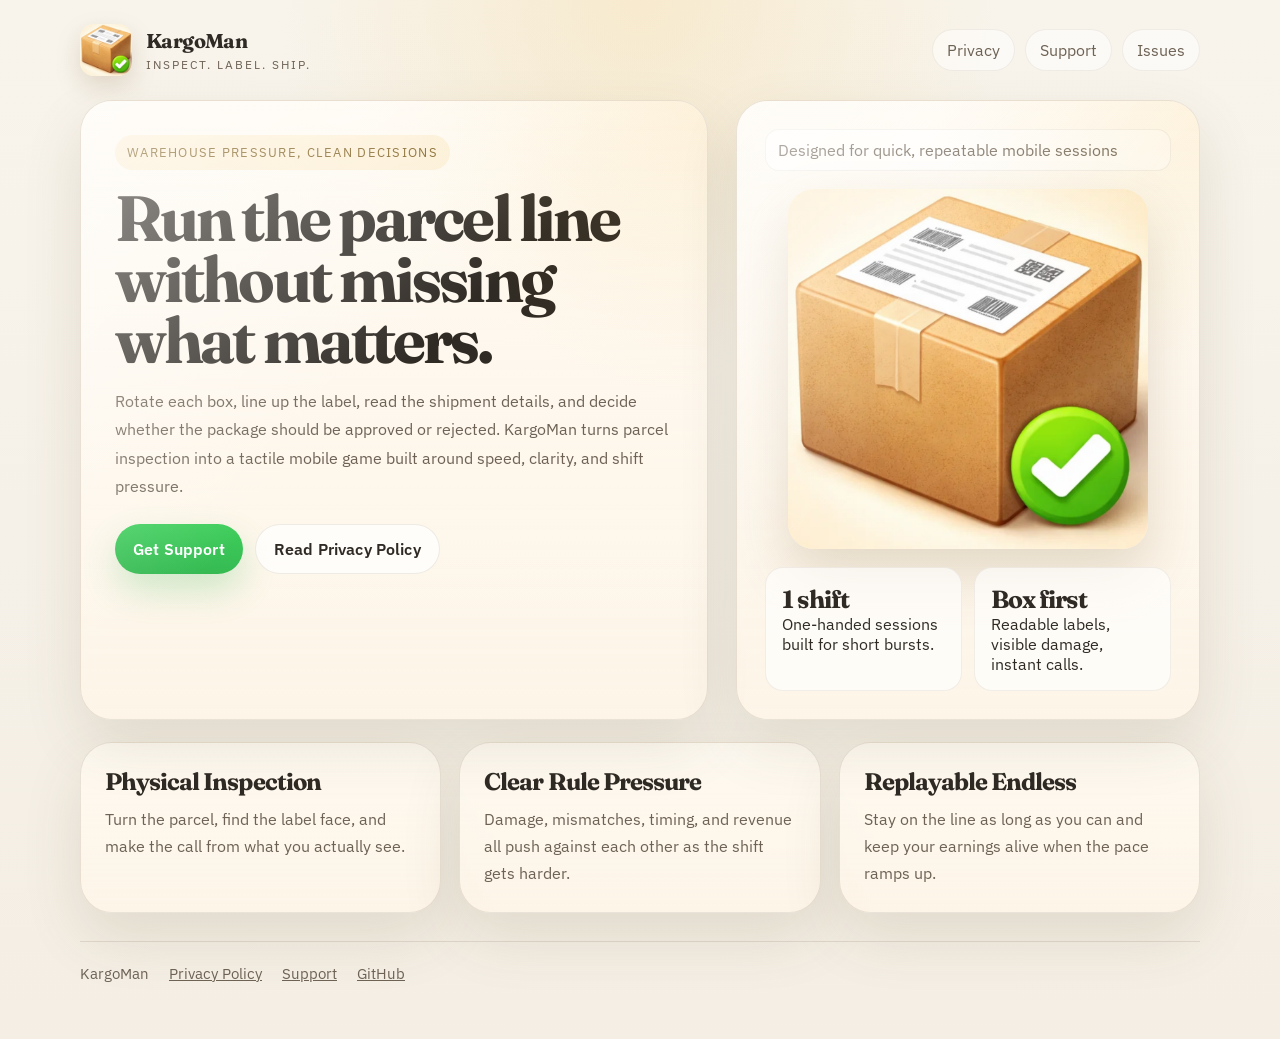
==== index.html @ 6bdc88fa "Publish KargoMan site" ====
<!DOCTYPE html>
<html lang="en">
  <head>
    <meta charset="utf-8" />
    <meta name="viewport" content="width=device-width, initial-scale=1" />
    <title>KargoMan</title>
    <meta
      name="description"
      content="KargoMan is a tactile parcel inspection game about rotating boxes, checking labels, spotting mismatches, and surviving the shift."
    />
    <link rel="icon" href="./assets/kargoman-icon.png" />
    <link rel="preconnect" href="https://fonts.googleapis.com" />
    <link rel="preconnect" href="https://fonts.gstatic.com" crossorigin />
    <link
      href="https://fonts.googleapis.com/css2?family=Fraunces:opsz,wght@9..144,600;9..144,700&family=IBM+Plex+Sans:wght@400;500;600&display=swap"
      rel="stylesheet"
    />
    <link rel="stylesheet" href="./styles.css" />
  </head>
  <body>
    <main class="page">
      <header class="topbar">
        <a class="brand" href="./index.html">
          <img src="./assets/kargoman-icon.png" alt="KargoMan icon" />
          <span class="brand-copy">
            <span class="brand-title">KargoMan</span>
            <span class="brand-subtitle">Inspect. Label. Ship.</span>
          </span>
        </a>
        <nav class="nav" aria-label="Main navigation">
          <a href="./privacy.html">Privacy</a>
          <a href="./support.html">Support</a>
          <a href="https://github.com/kartulopardemfa/kargoman/issues">Issues</a>
        </nav>
      </header>

      <section class="hero">
        <article class="hero-card">
          <div class="eyebrow">Warehouse Pressure, Clean Decisions</div>
          <h1>Run the parcel line without missing what matters.</h1>
          <p>
            Rotate each box, line up the label, read the shipment details, and decide whether the package should be
            approved or rejected. KargoMan turns parcel inspection into a tactile mobile game built around speed,
            clarity, and shift pressure.
          </p>
          <div class="cta-row">
            <a class="button button-primary" href="./support.html">Get Support</a>
            <a class="button button-secondary" href="./privacy.html">Read Privacy Policy</a>
          </div>
        </article>

        <aside class="hero-card hero-aside">
          <div class="badge">Designed for quick, repeatable mobile sessions</div>
          <img class="hero-icon" src="./assets/kargoman-icon.png" alt="Parcel illustration" />
          <div class="stats">
            <div class="stat">
              <strong>1 shift</strong>
              <span>One-handed sessions built for short bursts.</span>
            </div>
            <div class="stat">
              <strong>Box first</strong>
              <span>Readable labels, visible damage, instant calls.</span>
            </div>
          </div>
        </aside>
      </section>

      <section class="section-grid" aria-label="Highlights">
        <article class="panel">
          <h2>Physical Inspection</h2>
          <p>Turn the parcel, find the label face, and make the call from what you actually see.</p>
        </article>
        <article class="panel">
          <h2>Clear Rule Pressure</h2>
          <p>Damage, mismatches, timing, and revenue all push against each other as the shift gets harder.</p>
        </article>
        <article class="panel">
          <h2>Replayable Endless</h2>
          <p>Stay on the line as long as you can and keep your earnings alive when the pace ramps up.</p>
        </article>
      </section>

      <footer class="footer">
        <span>KargoMan</span>
        <span><a href="./privacy.html">Privacy Policy</a></span>
        <span><a href="./support.html">Support</a></span>
        <span><a href="https://github.com/kartulopardemfa/kargoman">GitHub</a></span>
      </footer>
    </main>
  </body>
  </html>
---- styles.css ----
:root {
  --bg: #f4eee4;
  --bg-strong: #efe4d4;
  --panel: rgba(255, 251, 244, 0.8);
  --panel-strong: #fffaf1;
  --ink: #2f2a24;
  --muted: #6d6254;
  --line: rgba(80, 61, 39, 0.12);
  --kraft: #c99250;
  --kraft-dark: #9f6e34;
  --amber: #f3bc44;
  --green: #35ba52;
  --shadow: 0 24px 60px rgba(86, 62, 28, 0.12);
  --radius-xl: 32px;
  --radius-lg: 22px;
  --radius-md: 16px;
}

* {
  box-sizing: border-box;
}

html {
  scroll-behavior: smooth;
}

body {
  margin: 0;
  min-width: 320px;
  font-family: "IBM Plex Sans", "Segoe UI", sans-serif;
  color: var(--ink);
  background:
    radial-gradient(circle at top, rgba(243, 188, 68, 0.18), transparent 30%),
    linear-gradient(180deg, #f8f4ec 0%, var(--bg) 100%);
}

a {
  color: inherit;
}

.page {
  width: min(1120px, calc(100% - 32px));
  margin: 0 auto;
  padding: 24px 0 56px;
}

.topbar {
  display: flex;
  align-items: center;
  justify-content: space-between;
  gap: 16px;
  margin-bottom: 24px;
}

.brand {
  display: inline-flex;
  align-items: center;
  gap: 14px;
  text-decoration: none;
}

.brand img {
  width: 52px;
  height: 52px;
  border-radius: 14px;
  box-shadow: 0 10px 24px rgba(120, 84, 34, 0.18);
}

.brand-copy {
  display: flex;
  flex-direction: column;
  gap: 3px;
}

.brand-title {
  font-family: "Fraunces", Georgia, serif;
  font-size: 1.25rem;
  font-weight: 700;
  letter-spacing: -0.03em;
}

.brand-subtitle {
  font-size: 0.78rem;
  letter-spacing: 0.16em;
  text-transform: uppercase;
  color: var(--muted);
}

.nav {
  display: inline-flex;
  flex-wrap: wrap;
  gap: 10px;
}

.nav a {
  text-decoration: none;
  color: var(--muted);
  padding: 10px 14px;
  border-radius: 999px;
  background: rgba(255, 255, 255, 0.5);
  border: 1px solid rgba(92, 69, 45, 0.08);
}

.hero {
  display: grid;
  grid-template-columns: minmax(0, 1.15fr) minmax(320px, 0.85fr);
  gap: 28px;
  align-items: stretch;
}

.hero-card,
.panel {
  border-radius: var(--radius-xl);
  background: linear-gradient(180deg, rgba(255, 250, 242, 0.9), rgba(255, 246, 232, 0.78));
  border: 1px solid var(--line);
  box-shadow: var(--shadow);
}

.hero-card {
  padding: 34px 34px 30px;
  position: relative;
  overflow: hidden;
}

.hero-card::before {
  content: "";
  position: absolute;
  inset: 0;
  background:
    linear-gradient(135deg, rgba(255,255,255,0.55), transparent 48%),
    radial-gradient(circle at right top, rgba(243, 188, 68, 0.12), transparent 34%);
  pointer-events: none;
}

.eyebrow {
  display: inline-flex;
  align-items: center;
  gap: 8px;
  padding: 9px 12px;
  border-radius: 999px;
  background: rgba(243, 188, 68, 0.16);
  color: #7a5a18;
  font-size: 0.8rem;
  letter-spacing: 0.1em;
  text-transform: uppercase;
}

.hero h1,
.content h1 {
  margin: 18px 0 14px;
  font-family: "Fraunces", Georgia, serif;
  font-size: clamp(2.2rem, 5vw, 4.2rem);
  line-height: 0.95;
  letter-spacing: -0.045em;
}

.hero p,
.content p,
.content li {
  color: var(--muted);
  font-size: 1.03rem;
  line-height: 1.72;
}

.cta-row {
  display: flex;
  flex-wrap: wrap;
  gap: 12px;
  margin-top: 24px;
}

.button {
  display: inline-flex;
  align-items: center;
  justify-content: center;
  min-height: 50px;
  padding: 0 18px;
  border-radius: 999px;
  text-decoration: none;
  font-weight: 600;
  letter-spacing: 0.01em;
  transition: transform 140ms ease, box-shadow 140ms ease, background 140ms ease;
}

.button:hover {
  transform: translateY(-1px);
}

.button-primary {
  background: linear-gradient(180deg, #3fce5c 0%, var(--green) 100%);
  color: white;
  box-shadow: 0 16px 34px rgba(53, 186, 82, 0.24);
}

.button-secondary {
  background: rgba(255,255,255,0.72);
  color: var(--ink);
  border: 1px solid rgba(92, 69, 45, 0.1);
}

.hero-aside {
  padding: 28px;
  display: flex;
  flex-direction: column;
  justify-content: space-between;
  gap: 18px;
}

.badge {
  display: inline-flex;
  align-items: center;
  gap: 8px;
  padding: 10px 12px;
  background: rgba(255,255,255,0.62);
  border-radius: 14px;
  color: var(--muted);
  border: 1px solid rgba(92, 69, 45, 0.08);
}

.hero-icon {
  width: min(100%, 360px);
  align-self: center;
  border-radius: 26px;
  box-shadow: 0 24px 54px rgba(107, 76, 28, 0.18);
}

.stats {
  display: grid;
  grid-template-columns: repeat(2, minmax(0, 1fr));
  gap: 12px;
}

.stat {
  padding: 16px;
  border-radius: 18px;
  background: rgba(255,255,255,0.64);
  border: 1px solid rgba(92, 69, 45, 0.08);
}

.stat strong {
  display: block;
  font-family: "Fraunces", Georgia, serif;
  font-size: 1.55rem;
  letter-spacing: -0.04em;
}

.section-grid {
  display: grid;
  grid-template-columns: repeat(3, minmax(0, 1fr));
  gap: 18px;
  margin-top: 22px;
}

.panel {
  padding: 24px;
}

.panel h2,
.content h2 {
  margin: 0 0 10px;
  font-family: "Fraunces", Georgia, serif;
  font-size: 1.5rem;
  letter-spacing: -0.04em;
}

.panel p {
  margin: 0;
  color: var(--muted);
  line-height: 1.7;
}

.content-wrap {
  display: grid;
  grid-template-columns: minmax(0, 0.75fr) minmax(260px, 0.25fr);
  gap: 24px;
  margin-top: 24px;
}

.content {
  padding: 30px;
}

.content section + section {
  margin-top: 28px;
  padding-top: 28px;
  border-top: 1px solid var(--line);
}

.content h3 {
  margin: 0 0 10px;
  font-size: 0.92rem;
  letter-spacing: 0.12em;
  text-transform: uppercase;
  color: #8b704d;
}

.content ul {
  padding-left: 18px;
  margin: 10px 0 0;
}

.sidebar {
  display: flex;
  flex-direction: column;
  gap: 16px;
}

.sidebar .panel {
  padding: 22px;
}

.sidebar p,
.sidebar li {
  color: var(--muted);
  line-height: 1.7;
}

.footer {
  margin-top: 28px;
  padding-top: 22px;
  border-top: 1px solid var(--line);
  display: flex;
  flex-wrap: wrap;
  gap: 12px 20px;
  color: var(--muted);
  font-size: 0.92rem;
}

.pill-list {
  display: flex;
  flex-wrap: wrap;
  gap: 10px;
}

.pill {
  padding: 8px 12px;
  border-radius: 999px;
  background: rgba(243, 188, 68, 0.13);
  color: #7a5a18;
  font-size: 0.88rem;
}

@media (max-width: 960px) {
  .hero,
  .content-wrap,
  .section-grid {
    grid-template-columns: 1fr;
  }

  .hero-aside {
    padding-top: 12px;
  }
}

@media (max-width: 640px) {
  .page {
    width: min(100% - 20px, 100%);
    padding-top: 14px;
  }

  .topbar {
    align-items: flex-start;
    flex-direction: column;
  }

  .hero-card,
  .content,
  .panel {
    padding: 22px;
    border-radius: 24px;
  }

  .hero h1,
  .content h1 {
    font-size: 2.3rem;
  }

  .stats {
    grid-template-columns: 1fr;
  }
}
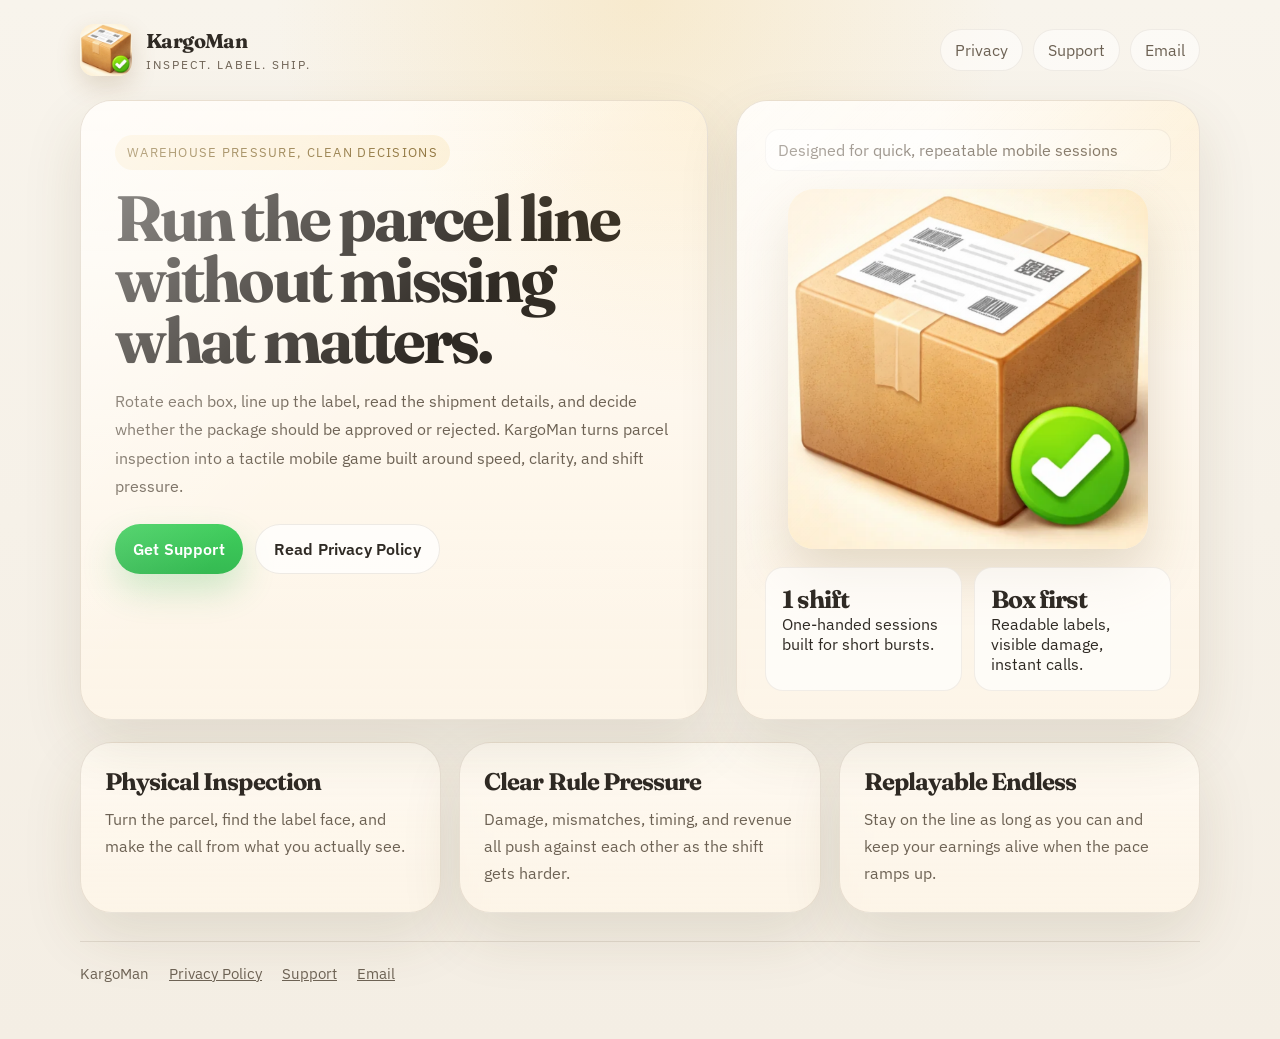
==== commit 88f965b5: "Remove private repo links from public support site" ====
--- a/index.html
+++ b/index.html
@@ -30,7 +30,7 @@
         <nav class="nav" aria-label="Main navigation">
           <a href="./privacy.html">Privacy</a>
           <a href="./support.html">Support</a>
-          <a href="https://github.com/kartulopardemfa/kargoman/issues">Issues</a>
+          <a href="mailto:umayedin@icloud.com">Email</a>
         </nav>
       </header>
 
@@ -84,7 +84,7 @@
         <span>KargoMan</span>
         <span><a href="./privacy.html">Privacy Policy</a></span>
         <span><a href="./support.html">Support</a></span>
-        <span><a href="https://github.com/kartulopardemfa/kargoman">GitHub</a></span>
+        <span><a href="mailto:umayedin@icloud.com">Email</a></span>
       </footer>
     </main>
   </body>
